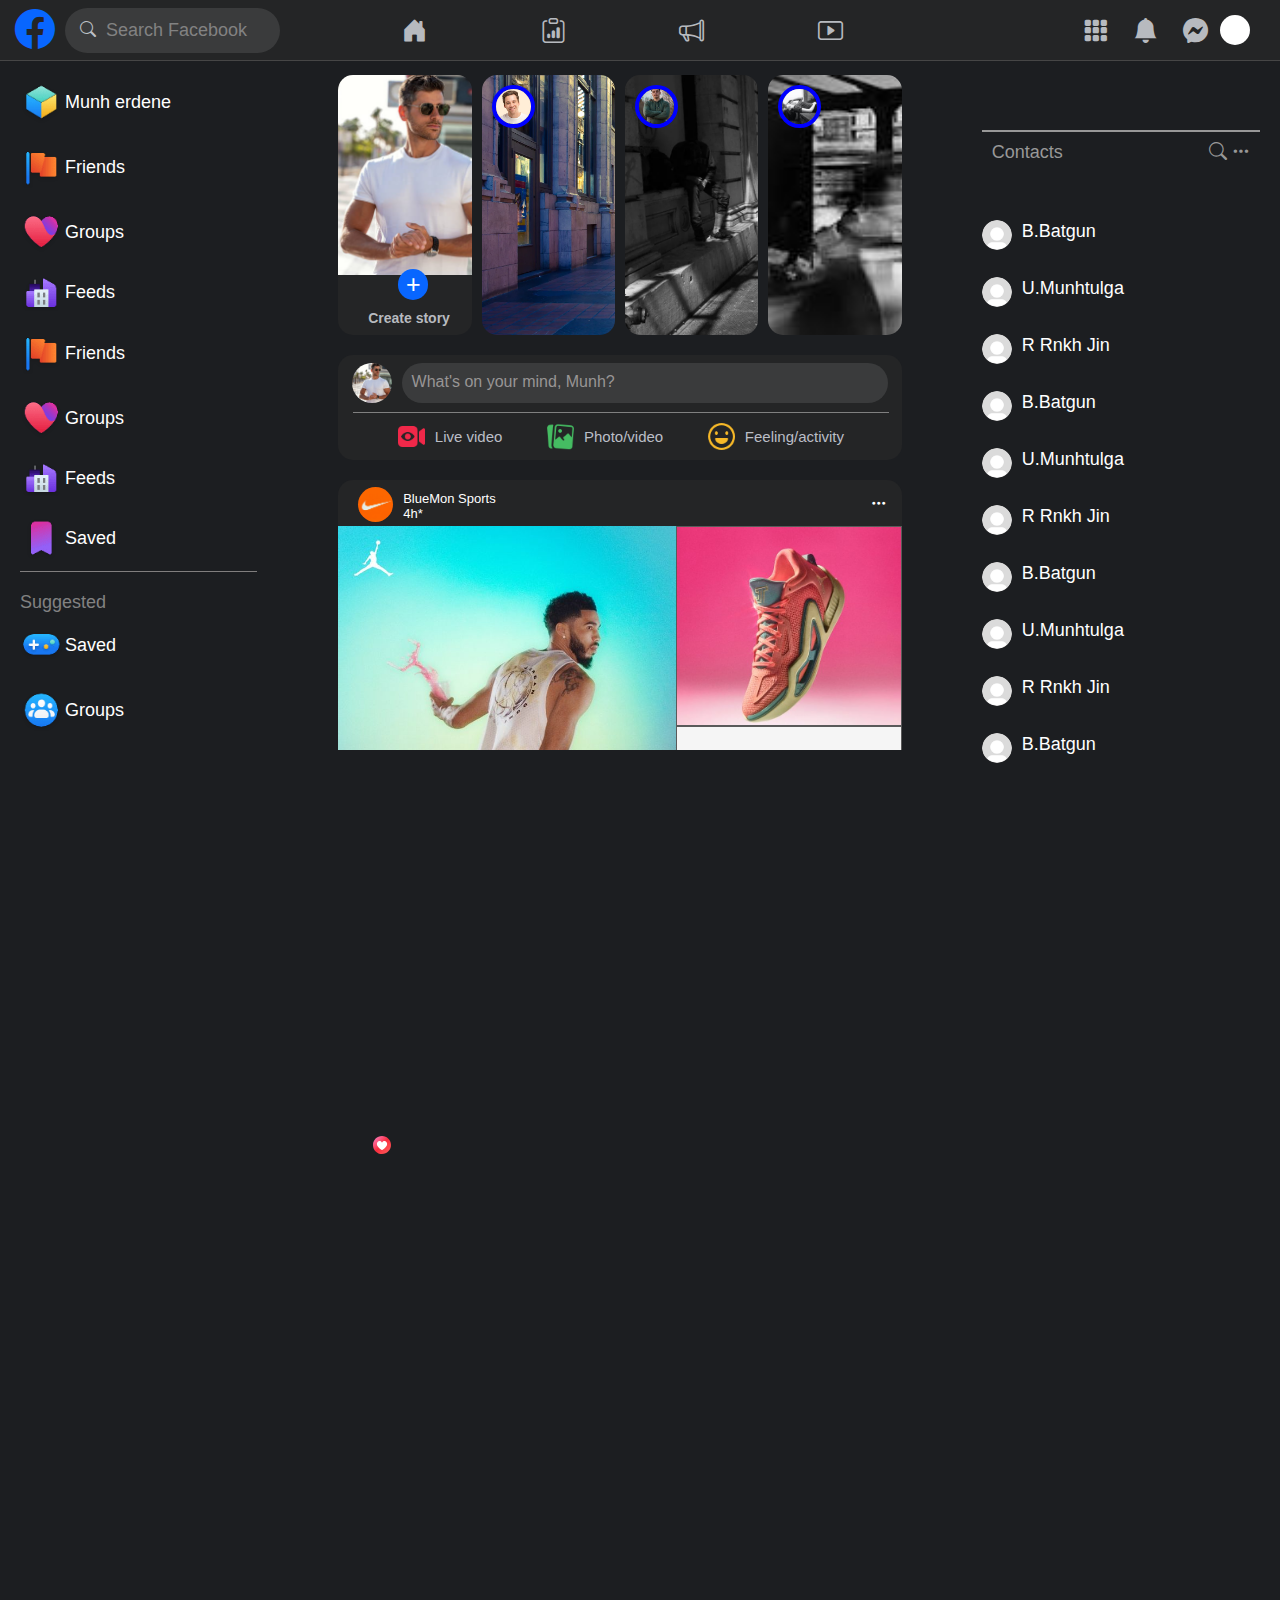
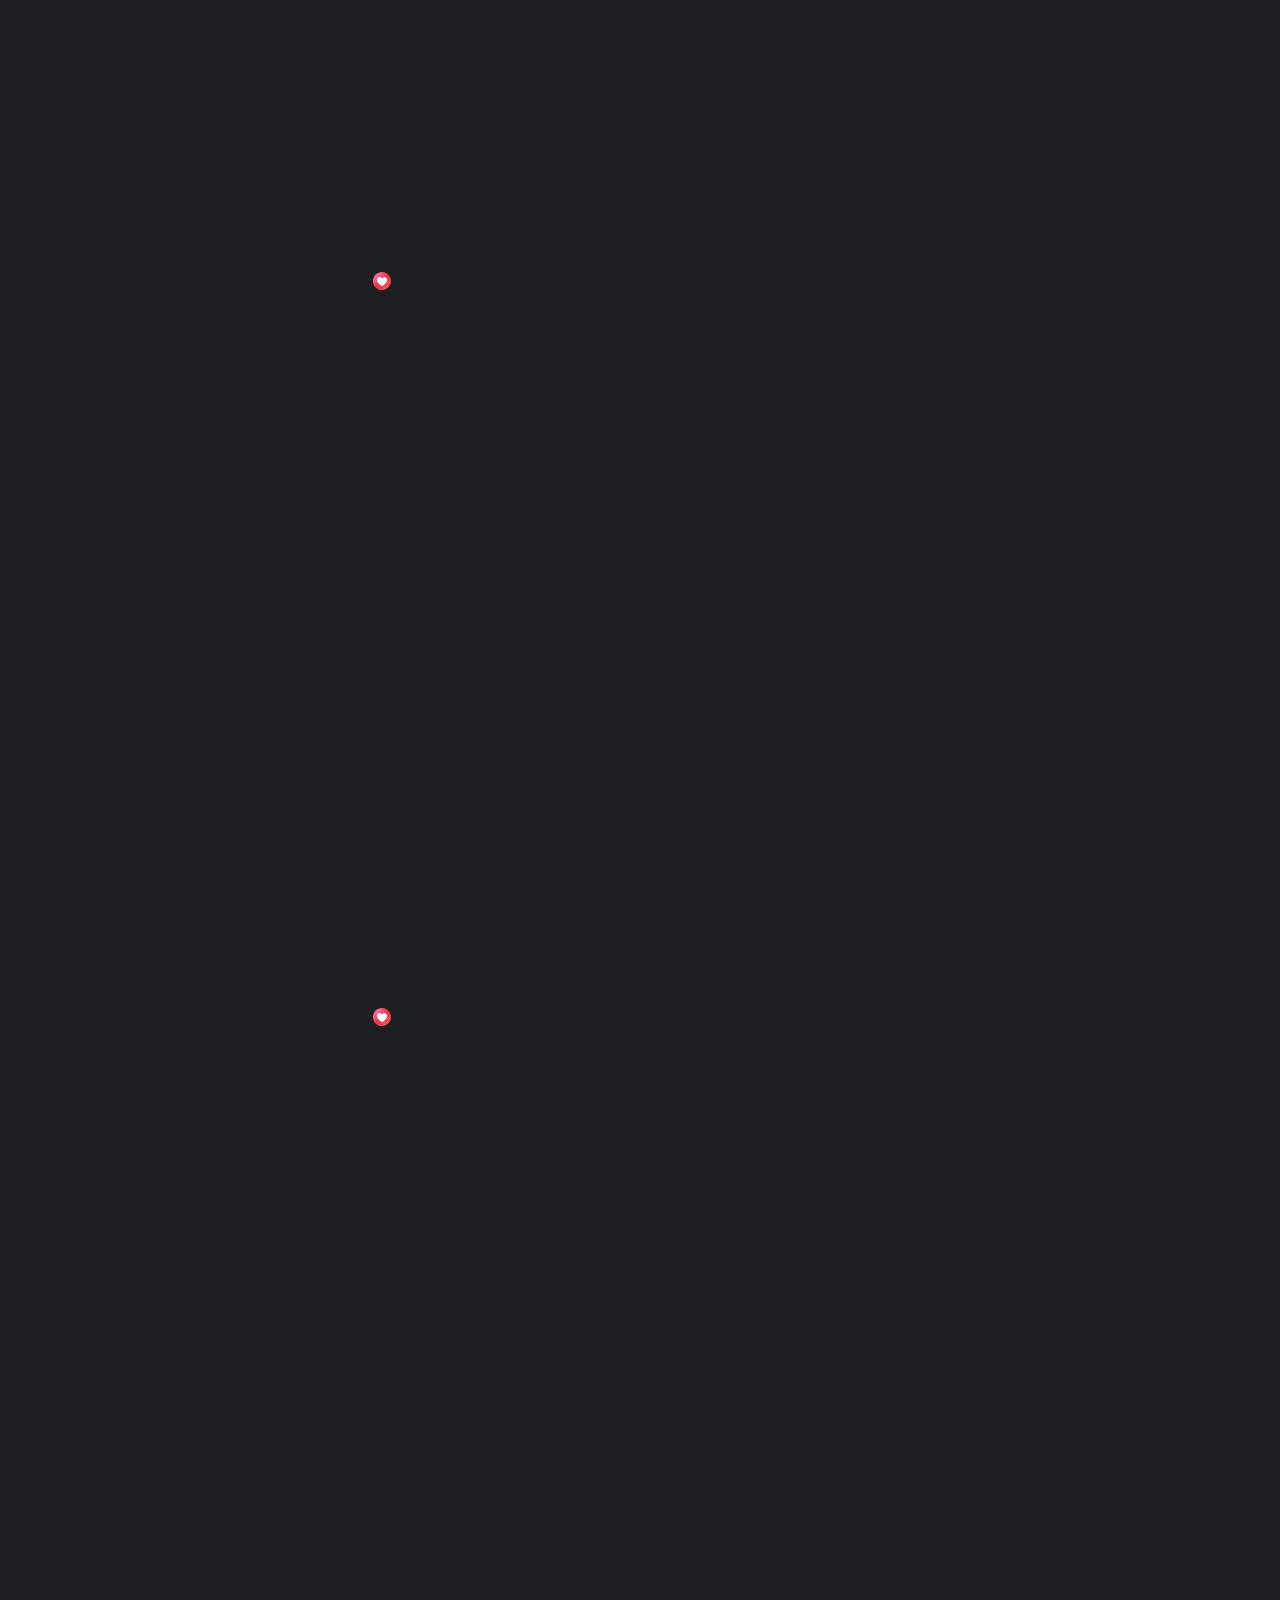
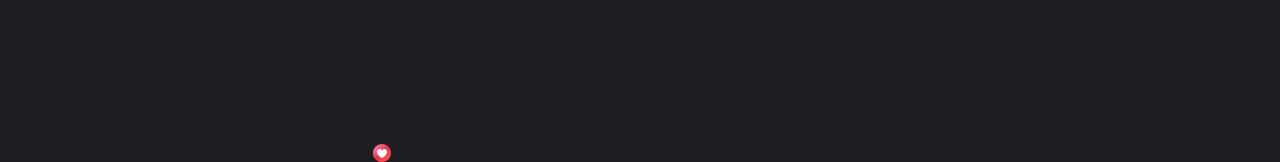
==== index.html @ ad3bd478 "first commit" ====
<!DOCTYPE html>
<html lang="en">

<head>
    <meta charset="UTF-8">
    <meta name="viewport" content="width=device-width, initial-scale=1.0">
    <title>Document</title>
    <link rel="stylesheet" href="style.css">
    <link rel="stylesheet" href="https://cdn.jsdelivr.net/npm/bootstrap-icons@1.11.1/font/bootstrap-icons.css">
    <link rel="preconnect" href="https://fonts.googleapis.com">
    <link rel="preconnect" href="https://fonts.gstatic.com" crossorigin>
    <link href="https://fonts.googleapis.com/css2?family=PT+Sans+Narrow:wght@700&display=swap" rel="stylesheet">
</head>

<body>
    <div class="header">
        <div class="header-item1">
            <div class="child1">
                <i class="bi bi-facebook"></i>
            </div>
            <div class="child2">
                <div class="nohoi">
                    <i class="bi bi-search"></i>
                    <p>Search Facebook</p>
                </div>
            </div>
        </div>
        <div class="header-item2">
            <div class="header-icon">
                <i class="bi bi-house-door-fill"></i>
                <i class="bi bi-clipboard-data"></i>
                <i class="bi bi-megaphone"></i>
                <i class="bi bi-play-btn"></i>
            </div>
        </div>
        <div class="header-item3">
            <div class="header-icon2">
                <i class="bi bi-grid-3x3-gap-fill"></i>
                <i class="bi bi-bell-fill"></i>
                <i class="bi bi-messenger"></i>
                <div class="profile">
                    <a href="https://www.facebook.com/profile.php?id=100067999803137"></a>
                </div>
            </div>
        </div>
    </div>
    <div class="main">
        <div class="main-left">
            <div class="main-left1">
                <div class="left-child">
                    <img src="/logo/MXx87JcFaaaKzH.png" alt="">
                    <a href="">Munh erdene</a>
                </div>
                <div class="left-child">
                    <img src="/logo/MXx87JcFKdzH.png" alt="">
                    <a href="">Friends</a>
                </div>
                <div class="left-child">
                    <img src="/logo/MXx87JcFKzg.png" alt="">
                    <a href="">Groups</a>
                </div>
                <div class="left-child">
                    <img src="/logo/MXx87JcFKzH.png" alt="">
                    <a href="">Feeds</a>
                </div>
                <div class="left-child">
                    <img src="/logo/MXx87JcFKdzH.png" alt="">
                    <a href="">Friends</a>
                </div>
                <div class="left-child">
                    <img src="/logo/MXx87JcFKzg.png" alt="">
                    <a href="">Groups</a>
                </div>
                <div class="left-child">
                    <img src="/logo/MXx87JcFKzH.png" alt="">
                    <a href="">Feeds</a>
                </div>
                <div class="left-child1">
                    <img src="/logo/MXx87JcFsKzH.png" alt="">
                    <a href="">Saved</a>
                </div>

            </div>
            <div class="main-left1">
                <p>Suggested</p>
                <div class="left-child">
                    <img src="/logo/MXx87JcFssKzH.png" alt="">
                    <a href="">Saved</a>
                </div>
                <div class="left-child">
                    <img src="/logo/MXx87JcsFKzH.png" alt="">
                    <a href="">Groups</a>
                </div>
                <div class="left-child">
                    <img src="/logo/MXx87JcFssKzH.png" alt="">
                    <a href="">Saved</a>
                </div>
                <div class="left-child">
                    <img src="/logo/MXx87JcFKdzH.png" alt="">
                    <a href="">Friends</a>
                </div>
                <div class="left-child">
                    <img src="/logo/MXx87JcFKzg.png" alt="">
                    <a href="">Groups</a>
                </div>
                <div class="left-child">
                    <img src="/logo/MXx87JcFKzH.png" alt="">
                    <a href="">Feeds</a>
                </div>
            </div>

        </div>
        <div class="main-mid">
            <div class="main-child">
                <div class="item12">
                    <div class="cc">
                        <div class="sd">
                            <img src="photo/profileistockphoto-1311078906-612x612.jpg" alt="">
                        </div>
                        <button class="button1">+</button>
                        <h6>Create story</h6>

                    </div>
                    <div class="ac">
                        <div class="sda">
                            <img src="/photo/rm328-366-tong-08_1.jpg" alt="">
                        </div>
                    </div>
                    <div class="bc">
                        <div class="sda">
                            <img src="photo/manphoto-1610088441520-4352457e7095.jpg" alt="">
                        </div>
                    </div>
                    <div class="gc">
                        <div class="sda">
                            <img src="/photo/pexelssssssssssssssssssss-photo-872756.jpg" alt="">
                        </div>
                    </div>

                </div>
                <div class="item23">
                    <div class="ff">
                        <div class="pt">
                            <img src="photo/profileistockphoto-1311078906-612x612.jpg" alt="">
                        </div>
                        <div class="write">
                            <span>What's on your mind, Munh?</span>
                        </div>
                    </div>
                    <div class="gg">
                        <div class="post"> <img src="logo/v1iF26vvvvvvvvvvvvvvvvvvvvvvvvvvvvvvvvvvvvvv05Cb5.png"
                                alt=""><span>Live video</span>
                        </div>
                        <div class="post"> <img src="logo/a6OjkIIE-aaaaaaaaaaaaaaaaaaaaR0.png"
                                alt=""><span>Photo/video</span></div>
                        <div class="post"> <img src="logo/yMDS19UDsqqqqqqqqqqqqqqqqqqqqqqWe.png"
                                alt=""><span>Feeling/activity</span></div>
                    </div>
                </div>
                <div class="head1">
                    <div class="head">
                        <div>
                            <div class="pro"></div>
                            <div class="name">BlueMon Sports <br>
                                4h*</div>
                        </div>
                        <div class="icon"><i class="bi bi-three-dots"></i>

                        </div>

                    </div>
                    <div class="item34">
                        <div class="sport1"></div>
                        <div class="sport2">
                            <div class="sport2-1"></div>
                            <div class="sport2-2"></div>
                            <div class="sport2-3"></div>
                        </div>
                    </div>
                    <div class="foter">
                        <div> <img class="react" src="/react/download (1).svg" alt="">
                            <img class="react1" src="/react/download.svg" alt="">
                        </div>
                        <div class="reaction">
                            <div class="vvv"><i class="bi bi-hand-thumbs-up"></i>Like</div>
                            <div class="vvv"><i class="bi bi-chat"></i>Comment</div>
                            <div class="vvv"><i class="bi bi-share"></i>Share</div>
                        </div>
                    </div>

                </div>
                <div class="head1">
                    <div class="head">
                        <div>
                            <div class="pro"></div>
                            <div class="name">BlueMon Sports <br>
                                4h*</div>
                        </div>
                        <div class="icon"><i class="bi bi-three-dots"></i>

                        </div>

                    </div>
                    <div class="item34">
                        <div class="sporta"></div>
                        <div class="sportb">
                            <div class="sportb-1"></div>
                            <div class="sportb-2"></div>
                            <div class="sportb-3"></div>
                        </div>
                    </div>

                    <div class="foter">
                        <div> <img class="react" src="/react/download (1).svg" alt="">
                            <img class="react1" src="/react/download.svg" alt="">
                        </div>
                        <div class="reaction">
                            <div class="vvv"><i class="bi bi-hand-thumbs-up"></i>Like</div>
                            <div class="vvv"><i class="bi bi-chat"></i>Comment</div>
                            <div class="vvv"><i class="bi bi-share"></i>Share</div>
                        </div>
                    </div>

                </div>
                <div class="head1">
                    <div class="head">
                        <div>
                            <div class="pro"></div>
                            <div class="name">BlueMon Sports <br>
                                4h*</div>
                        </div>
                        <div class="icon"><i class="bi bi-three-dots"></i>

                        </div>

                    </div>
                    <div class="item34">
                        <div class="sport1"></div>
                        <div class="sport2">
                            <div class="sport2-1"></div>
                            <div class="sport2-2"></div>
                            <div class="sport2-3"></div>
                        </div>
                    </div>
                    <div class="foter">
                        <div> <img class="react" src="/react/download (1).svg" alt="">
                            <img class="react1" src="/react/download.svg" alt="">
                        </div>
                        <div class="reaction">
                            <div class="vvv"><i class="bi bi-hand-thumbs-up"></i>Like</div>
                            <div class="vvv"><i class="bi bi-chat"></i>Comment</div>
                            <div class="vvv"><i class="bi bi-share"></i>Share</div>
                        </div>
                    </div>

                </div>
                <div class="head1">
                    <div class="head">
                        <div>
                            <div class="pro"></div>
                            <div class="name">BlueMon Sports <br>
                                4h*</div>
                        </div>
                        <div class="icon"><i class="bi bi-three-dots"></i>

                        </div>

                    </div>
                    <div class="item34">
                        <div class="sporta"></div>
                        <div class="sportb">
                            <div class="sportb-1"></div>
                            <div class="sportb-2"></div>
                            <div class="sportb-3"></div>
                        </div>
                    </div>

                    <div class="foter">
                        <div> <img class="react" src="/react/download (1).svg" alt="">
                            <img class="react1" src="/react/download.svg" alt="">
                        </div>
                        <div class="reaction">
                            <div class="vvv"><i class="bi bi-hand-thumbs-up"></i>Like</div>
                            <div class="vvv"><i class="bi bi-chat"></i>Comment</div>
                            <div class="vvv"><i class="bi bi-share"></i>Share</div>
                        </div>
                    </div>

                </div>


            </div>

        </div>

        <div class="main-right">

            <div class="cont">
                <span>Contacts</span>
                <div><i class="bi bi-search"></i>
                    <i class="bi bi-three-dots"></i>
                </div>

            </div>
            <div class="main-right1">
                <div class="right-child">
                    <div class="pro1"></div>
                    <a href="">B.Batgun</a>
                </div>
                <div class="right-child">
                    <div class="pro1"></div>
                    <a href="">U.Munhtulga</a>
                </div>
                <div class="right-child">
                    <div class="pro1"></div>
                    <a href="">R Rnkh Jin</a>
                </div>
                <div class="right-child">
                    <div class="pro1"></div>
                    <a href="">B.Batgun</a>
                </div>
                <div class="right-child">
                    <div class="pro1"></div>
                    <a href="">U.Munhtulga</a>
                </div>
                <div class="right-child">
                    <div class="pro1"></div>
                    <a href="">R Rnkh Jin</a>
                </div>
                <div class="right-child">
                    <div class="pro1"></div>
                    <a href="">B.Batgun</a>
                </div>
                <div class="right-child">
                    <div class="pro1"></div>
                    <a href="">U.Munhtulga</a>
                </div>
                <div class="right-child">
                    <div class="pro1"></div>
                    <a href="">R Rnkh Jin</a>
                </div>
                <div class="right-child">
                    <div class="pro1"></div>
                    <a href="">B.Batgun</a>
                </div>
                <div class="right-child">
                    <div class="pro1"></div>
                    <a href="">U.Munhtulga</a>
                </div>
                <div class="right-child">
                    <div class="pro1"></div>
                    <a href="">R Rnkh Jin</a>
                </div>
                <div class="right-child">
                    <div class="pro1"></div>
                    <a href="">B.Batgun</a>
                </div>
                <div class="right-child">
                    <div class="pro1"></div>
                    <a href="">U.Munhtulga</a>
                </div>
                <div class="right-child">
                    <div class="pro1"></div>
                    <a href="">B.Batgun</a>
                </div>

            </div>
        </div>
    </div>

</body>

</html>
---- style.css ----
* {
    font-family: Arial, Helvetica, sans-serif;
}
body{
    overflow: hidden;
}

::-webkit-scrollbar {
    width: 15px;
}
::-webkit-scrollbar-track{
    background-color: #d1faff;
}
::-webkit-scrollbar-thumb{
    background: linear-gradient(#642bff ,#ff22e6 )
}





body {
    background-color: #1c1e21;
    margin: 0;
    padding: 0;
}

.header {
    display: flex;
    cursor: pointer;
    background-color: #242526;
    border-bottom: 1px solid rgb(70, 70, 70);
    width: 100%;
    position: fixed;
}


.header-item1 {

    flex: 3;
    display: flex;
    align-items: center;
    gap: 10px;
    height: 60px;
}

.header-item2 {

    height: 60px;
    flex: 6;
}

.header-item3 {

    height: 60px;
    flex: 3;
}




.child2 {
    flex: 2;
    background-color: #3a3b3c;
    border-radius: 30px;
    width: 100%;
    margin-right: 40px;
    height: 45px;
    color: #bdc0c6;
    display: flex;
}

.child1 {
    margin-left: 15px;
    display: flex;
    font-size: 40px;
    color: #0866ff;

}

.nohoi {
    display: flex;
    align-items: center;
    gap: 10px;
    margin: 10px 0px 0px 15px;
    font-family: Arial, Helvetica, sans-serif;


}

.nohoi i {
    margin-top: -10px;
}

.header-icon {
    display: flex;
    align-items: center;
    justify-content: space-around;
    font-size: 25px;
    padding: 5px 60px 15px 60px;
    color: #b7babf;
    margin-left: -35px;



}

.header-icon2 {
    display: flex;
    align-items: center;
    font-size: 25px;
    padding: 5px 30px 15px 50px;
    justify-content: flex-end;
    color: #b7babf;


}

.header-icon2 i {
    width: 50px;
    height: 50px;
    align-items: center;
    display: flex;
    justify-content: center;
    border-radius: 30px;

}

.header-icon i {
    width: 100px;
    display: flex;
    justify-content: center;
    height: 50px;
    align-items: center;
    border-radius: 10px;

}

.profile {
    height: 30px;
    width: 30px;
    border-radius: 25px;
    background-color: white;
}


.main {
    display: flex;

}


/* main-left */




.main-left {
    flex: 3;
    margin-top: 60px;
    max-height: 700px;
    overflow: auto;
    overflow: hidden;
    
}

.main-left1 {
    display: flex;
    flex-direction: column;
    font-size: 18px;
    gap: 20px;
    padding: 20px;
    font-family: Arial, Helvetica, sans-serif;
    width: 70%;
}

p {
    color: rgb(130, 130, 130);
    font-size: 18px;
    font-family: Arial, Helvetica, sans-serif;
    margin: -20px 0px -10px 0px;

}

.left-child {
    display: flex;
    align-items: center;
}

.left-child a {
    text-decoration: none;
    color: white;

}

.left-child img {
    width: 45px;
}

.left-child1 img {
    width: 45px;
}

.left-child1 a {
    text-decoration: none;
    color: white;

}

.left-child1 {
    display: flex;
    align-items: center;
    border-bottom: 1px solid rgb(128, 126, 126);
    padding: 0px 0px 10px 0px;

}



/* main-mid */

.main-mid {
    flex: 5;
    max-height: 690px;
    margin-top: 60px;
    overflow: auto;
}
.main-mid::-webkit-scrollbar{
    display:none;
}

.item12 {
    display: flex;
    gap: 10px;
    margin-top: 15px;
    margin-bottom: 20px;

}

.cc {
    flex: 1;
    height: 260px;
    border-radius: 15px;
    background-color: #242526;
}

.ac {
    flex: 1;
    height: 260px;
    border-radius: 15px;
    background-image: url(photo/street-photography-exercises-16.jpg);
    background-size: cover !important;

}

.bc {
    flex: 1;
    height: 260px;
    border-radius: 15px;
    background-image: url(photo/street-photography-new-york-city-6.jpg);
    background-size: cover !important;
}

.gc {
    flex: 1;
    height: 260px;
    border-radius: 15px;
    background-image: url(photo/images.jpg);
    background-size: cover !important;
}

.sda {
    height: 35px;
    width: 35px;
    border-radius: 30px;
    margin: 10px;
    border: 4px solid blue;
}

.ac img {
    width: 100%;
    height: 100%;
    object-fit: cover;
    border-radius: 20px;
}

.bc img {
    width: 100%;
    height: 100%;
    object-fit: cover;
    border-radius: 20px;
}

.gc img {
    width: 100%;
    height: 100%;
    object-fit: cover;
    border-radius: 20px;
}

.cc img {
    width: 100%;
    height: 200px;
    object-fit: cover;
    border-radius: 15px 15px 0 0;
}

.cc h6 {
    color: #b7babf;
    font-family: Arial, Helvetica, sans-serif;
    font-size: 14px;
    margin-left: 30px;
    margin-top: 10px;
}

.button1 {
    color: white;
    background-color: #0866ff;
    border: none;
    font-size: 25px;
    border-radius: 20px;
    width: 30px;
    margin-left: 60px;
    margin-top: -10px;
}




.item23 {
    height: 100%;
    background-color: #242526;
    border-radius: 15px;
}

.ff {
    display: flex;
    justify-content: center;
    gap: 10px;
    padding-top: 8px;
    margin: 0px -10px;
    padding-bottom: 5px;


}


.pt img {
    width: 40px;
    height: 40px;
    object-fit: cover;
    border-radius: 50px;
}

.write {
    width: 80%;
    background-color: #3a3b3c;
    border-radius: 20px;
    padding: 10px;
    height: 20px;
}

.write span {
    align-items: center;
    font-family: Arial, Helvetica, sans-serif;
    color: #989595;

}

.gg {
    display: flex;
    justify-content: space-evenly;
    border-top: 1px solid gray;
    width: 95%;
    padding-top: 10px;
    color: #bbbec6;
    margin-left: 15px;
}

.gg img {
    width: 27px;
}

.gg .post {
    display: flex;
    align-items: center !important;
    font-size: 15px;
    gap: 10px;
    padding-bottom: 10px;
}



.head {
    background-color: #242526;
    height: 100%;
    width: 100%;
    margin-top: 20px;
    display: flex;
    justify-content: space-between;
    border-radius: 15px 15px 0 0;
}

.head1 {
    border-radius: 15px;
}

.item34 {
    display: flex;
}

.pro {
    width: 35px;
    height: 35px;
    background-color: #0866ff;
    border-radius: 20px;
    margin-top: 7px;
    background-image: url(logo/341012347_543626381224501_4270910067507456074_n.jpg);
    background-size: cover;
}

.name {
    color: white;
    font-size: 13px;
    margin-top: 11px;
}

.icon i {
    color: white;
    padding: 15px;
}

.head :nth-child(1) {
    display: flex;
    margin-left: 10px;
    gap: 10px;
}


.foter {
    height: 70px;
    background-color: #242526;
    border-radius: 0 0 10px 10px;
}

.foter .react1 {
    width: 18px;
    position: absolute;
    margin-left: -3px;
    margin-top: 10px;

}

.foter .react {
    width: 18px;
    margin-left: 20px;
    margin-top: 10px;
}

.reaction {
    display: flex;
    color: #989595;
    margin-top: 5px;
}

.reaction .vvv {
    align-items: center;
    display: flex;
    height: 100%;
    flex: 1;
    gap: 5px;
    justify-content: center;
    height: 30px;
}

.sport1 {
    flex: 3;
    background-color: #0866ff;
    height: 600px;
    background-image: url(photo/386356776_717872460382571_352411873244141687_n.jpg);
    background-size: cover;

}

.sport2 {
    flex: 2;
    background-color: #a8a8a8;
    height: 600px;
}


.sport2 {
    display: flex;
    flex-direction: column;

}

.sport2-1 {
    flex: 1;
    background-color: aqua;
    height: 100%;
    background-image: url(photo/386425419_717872437049240_7913537038854372418_n.jpg);
    background-size: cover;
    border: 1px solid rgb(90 90 90);
}

.sport2-2 {
    flex: 1;
    background-color: rgb(5, 11, 11);
    height: 100%;
    background-image: url(photo/387135450_717872523715898_7776025754086499048_n.jpg);
    background-size: cover;
    border: 1px solid rgb(90, 90, 90);
}

.sport2-3 {
    flex: 1;
    background-color: rgb(82, 85, 85);
    height: 100%;
    background-image: url(photo/386360731_717872490382568_8636001719762480465_n.jpg);
    background-size: cover;
    border: 1px solid rgb(90 90 90);
}

/* ************************************* */



.sporta {
    flex: 3;
    background-color: #0866ff;
    height: 600px;
    background-image: url(385808268_717760060393811_1845516570750498262_n.jpg);
    background-size: cover;

}

.sportb {
    flex: 2;
    background-color: #a8a8a8;
    height: 600px;
}


.sportb {
    display: flex;
    flex-direction: column;

}

.sportb-1 {
    flex: 1;
    background-color: aqua;
    height: 100%;
    background-image: url(387042564_719667470203070_8882991709852262985_n.jpg);
    background-size: cover;
    border: 1px solid rgb(90 90 90);
}

.sportb-2 {
    flex: 1;
    background-color: rgb(5, 11, 11);
    height: 100%;
    background-image: url(370172611_717761830393634_2809102150336380071_n.jpg);
    background-size: cover;
    border: 1px solid rgb(90, 90, 90);
}

.sportb-3 {
    flex: 1;
    background-color: rgb(82, 85, 85);
    height: 100%;
    background-image: url(386708306_717842420385575_1330714705185877147_n.jpg);
    background-size: cover;
    border: 1px solid rgb(90 90 90);
}

/* main right */
.main-right {
    flex: 3;
    margin-top: 60px;
    max-height: 690px;
    overflow: auto;
    overflow: hidden;
}


.main-right {
    display: flex;
    flex-direction: column;
    font-size: 18px;
    gap: 20px;
    padding: 20px;
    font-family: Arial, Helvetica, sans-serif;

}

.right-child {
    display: flex;
    align-items: center;
    gap: 10px;
}

.right-child a {
    text-decoration: none;
    color: white;

}

.right-child1 a {
    text-decoration: none;
    color: white;

}

.right-child1 {

    border-bottom: 1px solid rgb(128, 126, 126);
    padding: 0px 0px 10px 0px;

}

.cont {
    color: rgb(152, 152, 152);
    justify-content: space-between;
    display: flex;
    margin-left: 60px;
    margin-top: 50px;
    border-top: 2px solid;
    padding: 10px;

}

.main-right1 {
    display: flex;
    flex-direction: column;
    gap: 20px;
    padding: 20px;
    font-family: Arial, Helvetica, sans-serif;
    width: 70%;
    margin-left: 40px;

}

.pro1 {
    width: 30px;
    height: 30px;
    background-color: #0866ff;
    border-radius: 20px;
    margin-top: 7px;
    background-image: url(logo/Screenshot\ 2023-10-11\ 161216.png);
    background-size: cover;
}


/* hover */

.child2:hover {
    cursor: pointer;
    background-color: #4e4e4f;
}

.header-icon i:hover {
    background-color: #8c8c8c1a;
    transition: 0.2s;
}

.header-icon2 i:hover {
    background-color: #8c8c8c1a;
    transition: 0.2s;
}

.main-left:hover{
    overflow: scroll;
}
.main-right:hover{
    overflow: scroll;
}
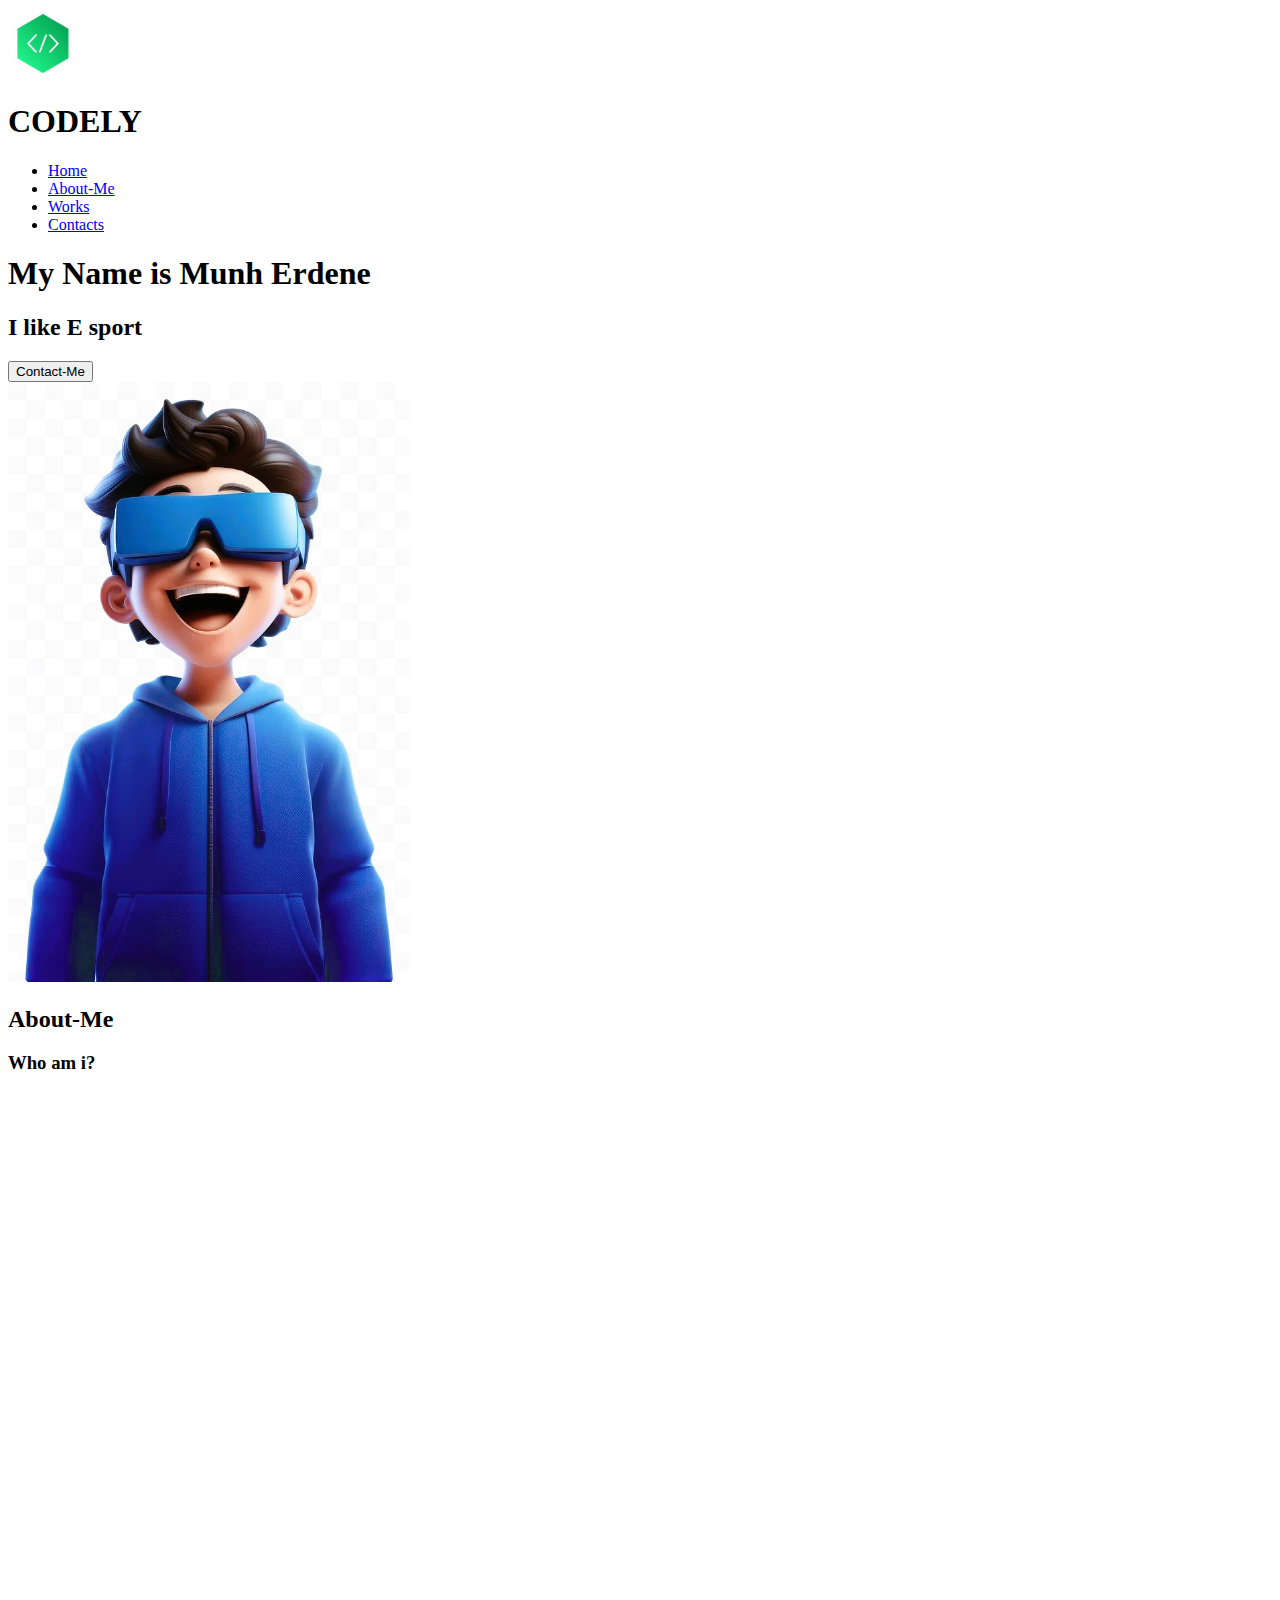
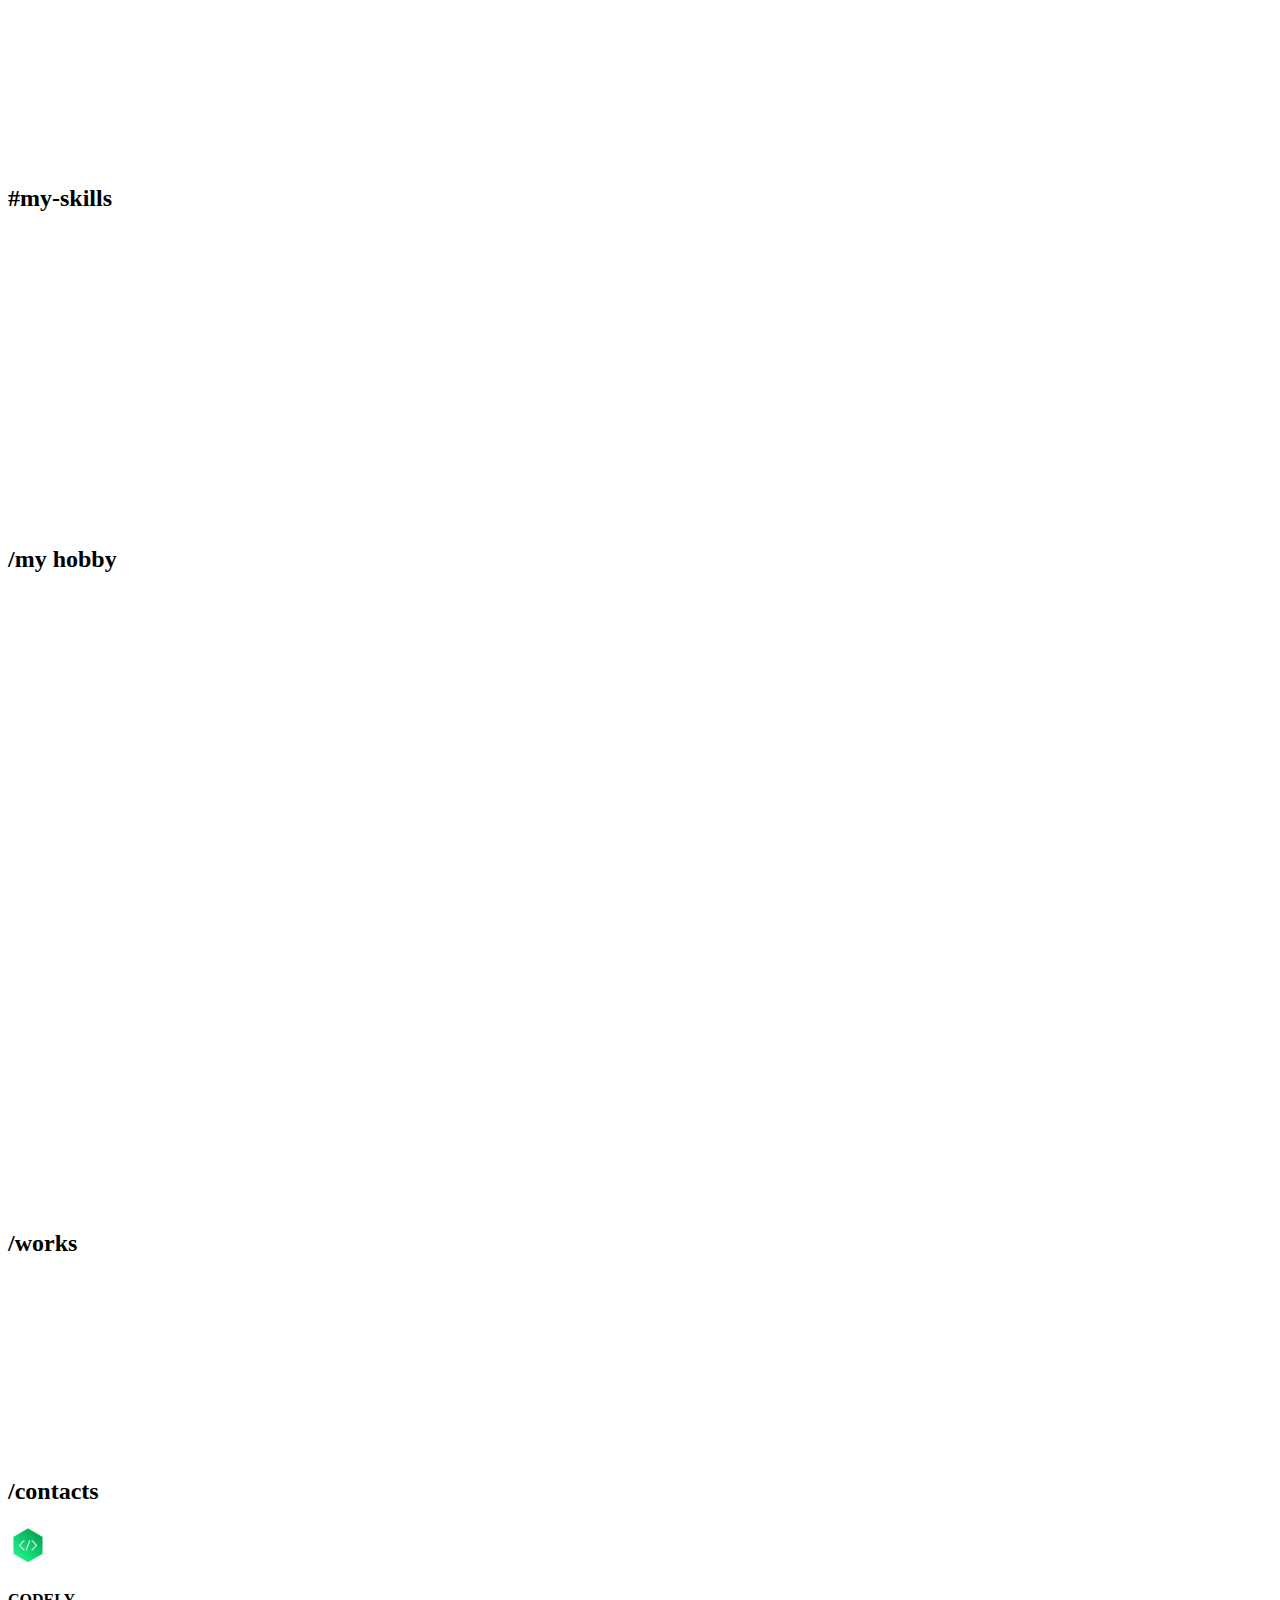
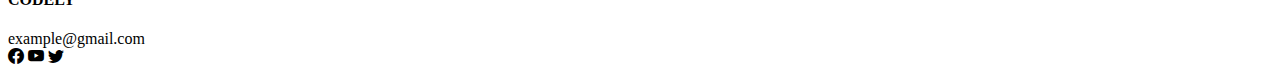
==== commit 4e9d9228: "first commit" ====
--- a/index.html
+++ b/index.html
@@ -3,371 +3,237 @@
 
 <head>
     <meta charset="UTF-8">
+    <meta http-equiv="X-UA-Compatible" content="IE=edge">
     <meta name="viewport" content="width=device-width, initial-scale=1.0">
-    <title>Document</title>
-    <link rel="stylesheet" href="style.css">
+    <title>Landing page</title>
+    <link rel="stylesheet" href="profile.css">
+    <link href="https://cdn.jsdelivr.net/npm/bootstrap@5.3.0-alpha1/dist/css/bootstrap.min.css" rel="stylesheet"
+        integrity="sha384-GLhlTQ8iRABdZLl6O3oVMWSktQOp6b7In1Zl3/Jr59b6EGGoI1aFkw7cmDA6j6gD" crossorigin="anonymous">
+    <link rel="stylesheet" href="https://cdnjs.cloudflare.com/ajax/libs/font-awesome/6.2.1/css/all.min.css"
+        integrity="sha512-MV7K8+y+gLIBoVD59lQIYicR65iaqukzvf/nwasF0nqhPay5w/9lJmVM2hMDcnK1OnMGCdVK+iQrJ7lzPJQd1w=="
+        crossorigin="anonymous" referrerpolicy="no-referrer" />
     <link rel="stylesheet" href="https://cdn.jsdelivr.net/npm/bootstrap-icons@1.11.1/font/bootstrap-icons.css">
-    <link rel="preconnect" href="https://fonts.googleapis.com">
-    <link rel="preconnect" href="https://fonts.gstatic.com" crossorigin>
-    <link href="https://fonts.googleapis.com/css2?family=PT+Sans+Narrow:wght@700&display=swap" rel="stylesheet">
+    <link href="https://unpkg.com/aos@2.3.1/dist/aos.css" rel="stylesheet" />
 </head>
 
 <body>
-    <div class="header">
-        <div class="header-item1">
-            <div class="child1">
-                <i class="bi bi-facebook"></i>
-            </div>
-            <div class="child2">
-                <div class="nohoi">
-                    <i class="bi bi-search"></i>
-                    <p>Search Facebook</p>
+    <se ction class="header">
+        <div class="container">
+            <div class="container-child">
+                <div class="col">
+                    <div class="logo">
+                        <img src="349151165_1401401393977089_5096860635687781565_n.jpg" height="70px" alt="">
+                        <h1>CODELY</h1>
+                    </div>
+                </div>
+                <div class="col1">
+                    <div class="menu">
+                        <ul>
+                            <li><a href="#home">Home</a></li>
+                            <li><a href="#about ">About-Me</a></li>
+                            <li><a href="#works">Works</a></li>
+                            <li><a href="#contact">Contacts</a></li>
+                        </ul>
+                    </div>
                 </div>
             </div>
         </div>
-        <div class="header-item2">
-            <div class="header-icon">
-                <i class="bi bi-house-door-fill"></i>
-                <i class="bi bi-clipboard-data"></i>
-                <i class="bi bi-megaphone"></i>
-                <i class="bi bi-play-btn"></i>
-            </div>
+    </se>
+    <section class="home" id="home">
+        <div class="home-child">
+            <h1>My Name is <span>Munh Erdene</span></h1>
+            <h2>I like <span> E sport</span></h2>
+            <button>Contact-Me</button>
         </div>
-        <div class="header-item3">
-            <div class="header-icon2">
-                <i class="bi bi-grid-3x3-gap-fill"></i>
-                <i class="bi bi-bell-fill"></i>
-                <i class="bi bi-messenger"></i>
-                <div class="profile">
-                    <a href="https://www.facebook.com/profile.php?id=100067999803137"></a>
-                </div>
-            </div>
+        <div class="home-child2">
+            <img src="zurag2.jpg" height="600vh" alt="">
+
         </div>
-    </div>
-    <div class="main">
-        <div class="main-left">
-            <div class="main-left1">
-                <div class="left-child">
-                    <img src="/logo/MXx87JcFaaaKzH.png" alt="">
-                    <a href="">Munh erdene</a>
-                </div>
-                <div class="left-child">
-                    <img src="/logo/MXx87JcFKdzH.png" alt="">
-                    <a href="">Friends</a>
-                </div>
-                <div class="left-child">
-                    <img src="/logo/MXx87JcFKzg.png" alt="">
-                    <a href="">Groups</a>
-                </div>
-                <div class="left-child">
-                    <img src="/logo/MXx87JcFKzH.png" alt="">
-                    <a href="">Feeds</a>
-                </div>
-                <div class="left-child">
-                    <img src="/logo/MXx87JcFKdzH.png" alt="">
-                    <a href="">Friends</a>
-                </div>
-                <div class="left-child">
-                    <img src="/logo/MXx87JcFKzg.png" alt="">
-                    <a href="">Groups</a>
-                </div>
-                <div class="left-child">
-                    <img src="/logo/MXx87JcFKzH.png" alt="">
-                    <a href="">Feeds</a>
-                </div>
-                <div class="left-child1">
-                    <img src="/logo/MXx87JcFsKzH.png" alt="">
-                    <a href="">Saved</a>
-                </div>
-
-            </div>
-            <div class="main-left1">
-                <p>Suggested</p>
-                <div class="left-child">
-                    <img src="/logo/MXx87JcFssKzH.png" alt="">
-                    <a href="">Saved</a>
-                </div>
-                <div class="left-child">
-                    <img src="/logo/MXx87JcsFKzH.png" alt="">
-                    <a href="">Groups</a>
-                </div>
-                <div class="left-child">
-                    <img src="/logo/MXx87JcFssKzH.png" alt="">
-                    <a href="">Saved</a>
-                </div>
-                <div class="left-child">
-                    <img src="/logo/MXx87JcFKdzH.png" alt="">
-                    <a href="">Friends</a>
-                </div>
-                <div class="left-child">
-                    <img src="/logo/MXx87JcFKzg.png" alt="">
-                    <a href="">Groups</a>
-                </div>
-                <div class="left-child">
-                    <img src="/logo/MXx87JcFKzH.png" alt="">
-                    <a href="">Feeds</a>
-                </div>
-            </div>
-
-        </div>
-        <div class="main-mid">
-            <div class="main-child">
-                <div class="item12">
-                    <div class="cc">
-                        <div class="sd">
-                            <img src="photo/profileistockphoto-1311078906-612x612.jpg" alt="">
-                        </div>
-                        <button class="button1">+</button>
-                        <h6>Create story</h6>
-
-                    </div>
-                    <div class="ac">
-                        <div class="sda">
-                            <img src="/photo/rm328-366-tong-08_1.jpg" alt="">
-                        </div>
-                    </div>
-                    <div class="bc">
-                        <div class="sda">
-                            <img src="photo/manphoto-1610088441520-4352457e7095.jpg" alt="">
-                        </div>
-                    </div>
-                    <div class="gc">
-                        <div class="sda">
-                            <img src="/photo/pexelssssssssssssssssssss-photo-872756.jpg" alt="">
-                        </div>
-                    </div>
-
-                </div>
-                <div class="item23">
-                    <div class="ff">
-                        <div class="pt">
-                            <img src="photo/profileistockphoto-1311078906-612x612.jpg" alt="">
-                        </div>
-                        <div class="write">
-                            <span>What's on your mind, Munh?</span>
-                        </div>
-                    </div>
-                    <div class="gg">
-                        <div class="post"> <img src="logo/v1iF26vvvvvvvvvvvvvvvvvvvvvvvvvvvvvvvvvvvvvv05Cb5.png"
-                                alt=""><span>Live video</span>
-                        </div>
-                        <div class="post"> <img src="logo/a6OjkIIE-aaaaaaaaaaaaaaaaaaaaR0.png"
-                                alt=""><span>Photo/video</span></div>
-                        <div class="post"> <img src="logo/yMDS19UDsqqqqqqqqqqqqqqqqqqqqqqWe.png"
-                                alt=""><span>Feeling/activity</span></div>
-                    </div>
-                </div>
-                <div class="head1">
-                    <div class="head">
+    </section>
+
+    <section class="about" id="about">
+        <section class="container">
+            <section class="about_header">
+                <section>
+                    <h2>About-Me</h2>
+                </section>
+            </section>
+
+            <section class="about1">
+                <div class="about-photo">
+                    <h3>Who am i?</h3>
+                    <img src="zurag.jpg" data-aos="fade-right" data-aos-duration="1000" height="500vh" alt="">
+                </div>
+                <div class="about-text" data-aos="fade-left" data-aos-duration="1000">
+                    <h3>Hello, i,m Name!</h3>
+                    <span>Lorem ipsum dolor sit amet consectetur adipisicing elit. Dolore dolorum minus quam quasi illum
+                        deserunt recusandae voluptatibus in nulla nesciunt officia provident animi, odit voluptas sequi
+                        totam laudantium? Unde voluptatem possimus, est ullam esse ducimus ipsam dolores tenetur soluta
+                        quaerat.
+                        Lorem ipsum dolor sit amet consectetur adipisicing elit. Nulla porro dolor molestiae ea
+                        assumenda at ipsum consequatur dolore, molestias rem impedit cum eos veritatis! Mollitia ducimus
+                        velit ratione, deserunt sapiente optio quo voluptatibus beatae quod, alias ullam voluptatum odit
+                        ex facere sint pariatur itaque reiciendis officia excepturi necessitatibus. Commodi modi
+                        repellendus harum eaque unde consectetur tenetur provident? Ea, eos dicta! Natus eum eaque animi
+                        similique dolor. Quaerat alias minus, perferendis voluptates animi maiores dolorum nostrum
+                        voluptate laborum quia a, aspernatur ipsa! Neque, ex aperiam quam magni suscipit quasi
+                        laudantium blanditiis similique amet id deserunt, labore obcaecati qui error distinctio sed!
+                    </span>
+
+                </div>
+            </section>
+
+        </section>
+        <section class="container">
+            <section class="skill-header">
+                <section>
+                    <h2>#my-skills</h2>
+                </section>
+            </section>
+
+            <section class="zda" data-aos="fade-up" data-aos-anchor-placement="bottom-bottom" data-aos-duration="1000">
+                <div class="skills">
+                    <div>
+                        <h4>Language</h4>
+                    </div>
+                    <div class="language">
+                        <span>Javascript</span>
+                        <span>C++</span>
+                        <span>Java</span>
+                    </div>
+                </div>
+                <div class="skills">
+                    <div>
+                        <h4>Tools</h4>
+                    </div>
+                    <div class="language">
+                        <span>VS code</span>
+                        <span>Github</span>
+                        <span>Bootstrap</span>
+                    </div>
+                </div>
+                <div class="skills">
+                    <div>
+                        <h4>Framework</h4>
+                    </div>
+                    <div class="language">
+                        <span>React JS</span>
+                        <span>C++</span>
+                        <span>PHP</span>
+                    </div>
+                </div>
+                <div class="skills">
+                    <div>
+                        <h4>Other</h4>
+                    </div>
+                    <div class="language">
+                        <span>HTML</span>
+                        <span>CSS</span>
+                        <span>Figma</span>
+                    </div>
+                </div>
+
+            </section>
+
+
+
+        </section>
+        <section class="container">
+            <section class="skill-header">
+                <section>
+                    <h2>/my hobby</h2>
+                </section>
+            </section>
+            <section class="hobby">
+                <div>
+                    <img src="zurag3.jpg " data-aos="fade-right" data-aos-duration="1000" height="500vh" alt="">
+                </div>
+                <div class="hobby-text" data-aos="fade-left" data-aos-duration="1000">
+                    <span>
+                        <h3>Football</h3>Lorem ipsum dolor sit amet consectetur adipisicing elit. Expedita soluta saepe
+                        consectetur.
+                        Voluptas repudiandae quisquam cumque id quasi porro vero a. Vero, dicta sapiente! Ad
+                        consequuntur voluptate, beatae, ipsa harum quasi ex, qui ut illum cum temporibus facilis aperiam
+                        possimus vel dolorem voluptatum. Libero sed consequuntur voluptatum culpa tempora soluta iste
+                        quo adipisci nostrum, cum quae deserunt inventore nisi vero laudantium eum repellendus explicabo
+                        labore odit amet. Vitae velit labore rerum nisi impedit quae mollitia delectus beatae hic
+                </div>
+
+            </section>
+        </section>
+
+
+    </section>
+    <section class="works" id="works">
+        <section class="container">
+            <section class="works-header">
+                <section>
+                    <h2>/works</h2>
+                </section>
+                <section class="zda">
+                    <div class="youtube" data-aos="fade-up" data-aos-duration="1000">
                         <div>
-                            <div class="pro"></div>
-                            <div class="name">BlueMon Sports <br>
-                                4h*</div>
-                        </div>
-                        <div class="icon"><i class="bi bi-three-dots"></i>
-
-                        </div>
-
-                    </div>
-                    <div class="item34">
-                        <div class="sport1"></div>
-                        <div class="sport2">
-                            <div class="sport2-1"></div>
-                            <div class="sport2-2"></div>
-                            <div class="sport2-3"></div>
-                        </div>
-                    </div>
-                    <div class="foter">
-                        <div> <img class="react" src="/react/download (1).svg" alt="">
-                            <img class="react1" src="/react/download.svg" alt="">
-                        </div>
-                        <div class="reaction">
-                            <div class="vvv"><i class="bi bi-hand-thumbs-up"></i>Like</div>
-                            <div class="vvv"><i class="bi bi-chat"></i>Comment</div>
-                            <div class="vvv"><i class="bi bi-share"></i>Share</div>
-                        </div>
-                    </div>
-
-                </div>
-                <div class="head1">
-                    <div class="head">
+                            <h1><i class="bi bi-youtube"></i>
+                                Youtube</h1>
+                        </div>
+                        <div class="youtube-text">
+                            <span>HTML,CSS</span>
+                            <span>Youtube copy</span>
+                            <button href="">Visit</button>
+                        </div>
+
+                    </div>
+                    <div class="facebook" data-aos="fade-up" data-aos-duration="1000">
                         <div>
-                            <div class="pro"></div>
-                            <div class="name">BlueMon Sports <br>
-                                4h*</div>
-                        </div>
-                        <div class="icon"><i class="bi bi-three-dots"></i>
-
-                        </div>
-
-                    </div>
-                    <div class="item34">
-                        <div class="sporta"></div>
-                        <div class="sportb">
-                            <div class="sportb-1"></div>
-                            <div class="sportb-2"></div>
-                            <div class="sportb-3"></div>
-                        </div>
-                    </div>
-
-                    <div class="foter">
-                        <div> <img class="react" src="/react/download (1).svg" alt="">
-                            <img class="react1" src="/react/download.svg" alt="">
-                        </div>
-                        <div class="reaction">
-                            <div class="vvv"><i class="bi bi-hand-thumbs-up"></i>Like</div>
-                            <div class="vvv"><i class="bi bi-chat"></i>Comment</div>
-                            <div class="vvv"><i class="bi bi-share"></i>Share</div>
-                        </div>
-                    </div>
-
-                </div>
-                <div class="head1">
-                    <div class="head">
-                        <div>
-                            <div class="pro"></div>
-                            <div class="name">BlueMon Sports <br>
-                                4h*</div>
-                        </div>
-                        <div class="icon"><i class="bi bi-three-dots"></i>
-
-                        </div>
-
-                    </div>
-                    <div class="item34">
-                        <div class="sport1"></div>
-                        <div class="sport2">
-                            <div class="sport2-1"></div>
-                            <div class="sport2-2"></div>
-                            <div class="sport2-3"></div>
-                        </div>
-                    </div>
-                    <div class="foter">
-                        <div> <img class="react" src="/react/download (1).svg" alt="">
-                            <img class="react1" src="/react/download.svg" alt="">
-                        </div>
-                        <div class="reaction">
-                            <div class="vvv"><i class="bi bi-hand-thumbs-up"></i>Like</div>
-                            <div class="vvv"><i class="bi bi-chat"></i>Comment</div>
-                            <div class="vvv"><i class="bi bi-share"></i>Share</div>
-                        </div>
-                    </div>
-
-                </div>
-                <div class="head1">
-                    <div class="head">
-                        <div>
-                            <div class="pro"></div>
-                            <div class="name">BlueMon Sports <br>
-                                4h*</div>
-                        </div>
-                        <div class="icon"><i class="bi bi-three-dots"></i>
-
-                        </div>
-
-                    </div>
-                    <div class="item34">
-                        <div class="sporta"></div>
-                        <div class="sportb">
-                            <div class="sportb-1"></div>
-                            <div class="sportb-2"></div>
-                            <div class="sportb-3"></div>
-                        </div>
-                    </div>
-
-                    <div class="foter">
-                        <div> <img class="react" src="/react/download (1).svg" alt="">
-                            <img class="react1" src="/react/download.svg" alt="">
-                        </div>
-                        <div class="reaction">
-                            <div class="vvv"><i class="bi bi-hand-thumbs-up"></i>Like</div>
-                            <div class="vvv"><i class="bi bi-chat"></i>Comment</div>
-                            <div class="vvv"><i class="bi bi-share"></i>Share</div>
-                        </div>
-                    </div>
-
-                </div>
-
-
-            </div>
-
-        </div>
-
-        <div class="main-right">
-
-            <div class="cont">
-                <span>Contacts</span>
-                <div><i class="bi bi-search"></i>
-                    <i class="bi bi-three-dots"></i>
-                </div>
-
-            </div>
-            <div class="main-right1">
-                <div class="right-child">
-                    <div class="pro1"></div>
-                    <a href="">B.Batgun</a>
-                </div>
-                <div class="right-child">
-                    <div class="pro1"></div>
-                    <a href="">U.Munhtulga</a>
-                </div>
-                <div class="right-child">
-                    <div class="pro1"></div>
-                    <a href="">R Rnkh Jin</a>
-                </div>
-                <div class="right-child">
-                    <div class="pro1"></div>
-                    <a href="">B.Batgun</a>
-                </div>
-                <div class="right-child">
-                    <div class="pro1"></div>
-                    <a href="">U.Munhtulga</a>
-                </div>
-                <div class="right-child">
-                    <div class="pro1"></div>
-                    <a href="">R Rnkh Jin</a>
-                </div>
-                <div class="right-child">
-                    <div class="pro1"></div>
-                    <a href="">B.Batgun</a>
-                </div>
-                <div class="right-child">
-                    <div class="pro1"></div>
-                    <a href="">U.Munhtulga</a>
-                </div>
-                <div class="right-child">
-                    <div class="pro1"></div>
-                    <a href="">R Rnkh Jin</a>
-                </div>
-                <div class="right-child">
-                    <div class="pro1"></div>
-                    <a href="">B.Batgun</a>
-                </div>
-                <div class="right-child">
-                    <div class="pro1"></div>
-                    <a href="">U.Munhtulga</a>
-                </div>
-                <div class="right-child">
-                    <div class="pro1"></div>
-                    <a href="">R Rnkh Jin</a>
-                </div>
-                <div class="right-child">
-                    <div class="pro1"></div>
-                    <a href="">B.Batgun</a>
-                </div>
-                <div class="right-child">
-                    <div class="pro1"></div>
-                    <a href="">U.Munhtulga</a>
-                </div>
-                <div class="right-child">
-                    <div class="pro1"></div>
-                    <a href="">B.Batgun</a>
-                </div>
-
-            </div>
-        </div>
-    </div>
-
+                            <h1><i class="bi bi-facebook"></i>
+                                Facebook</h1>
+                        </div>
+                        <div class="facebook-text">
+                            <span>HTML,CSS</span>
+                            <span>Facebook copy</span>
+                            <button>
+                                <a href="index.html">Visit</a>
+                            </button>
+                        </div>
+
+                    </div>
+                </section>
+            </section>
+        </section>
+    </section>
+    <section class="contact" id="contact">
+        <section class="container">
+            <section class="contacts-header">
+                <section>
+                    <h2>/contacts</h2>
+                </section>
+            </section>
+            <section class="contacts-text">
+                <div>
+                    <div class="footer-logo">
+                        <img src="349151165_1401401393977089_5096860635687781565_n.jpg" height="40px" alt="">
+                        <h4>CODELY</h4>
+                    </div>
+                    <div>
+                        <span>example@gmail.com</span>
+                    </div>
+                </div>
+                <div class="footer-icon">
+                    <i class="bi bi-facebook"> </i>
+                    <i class="bi bi-youtube"> </i>
+                    <i class="bi bi-twitter"> </i>
+                </div>
+
+            </section>
+
+        </section>
+    </section>
+    <script src="https://unpkg.com/aos@2.3.1/dist/aos.js"></script>
+
+
+    <script>
+        AOS.init();
+    </script>
 </body>
 
 </html>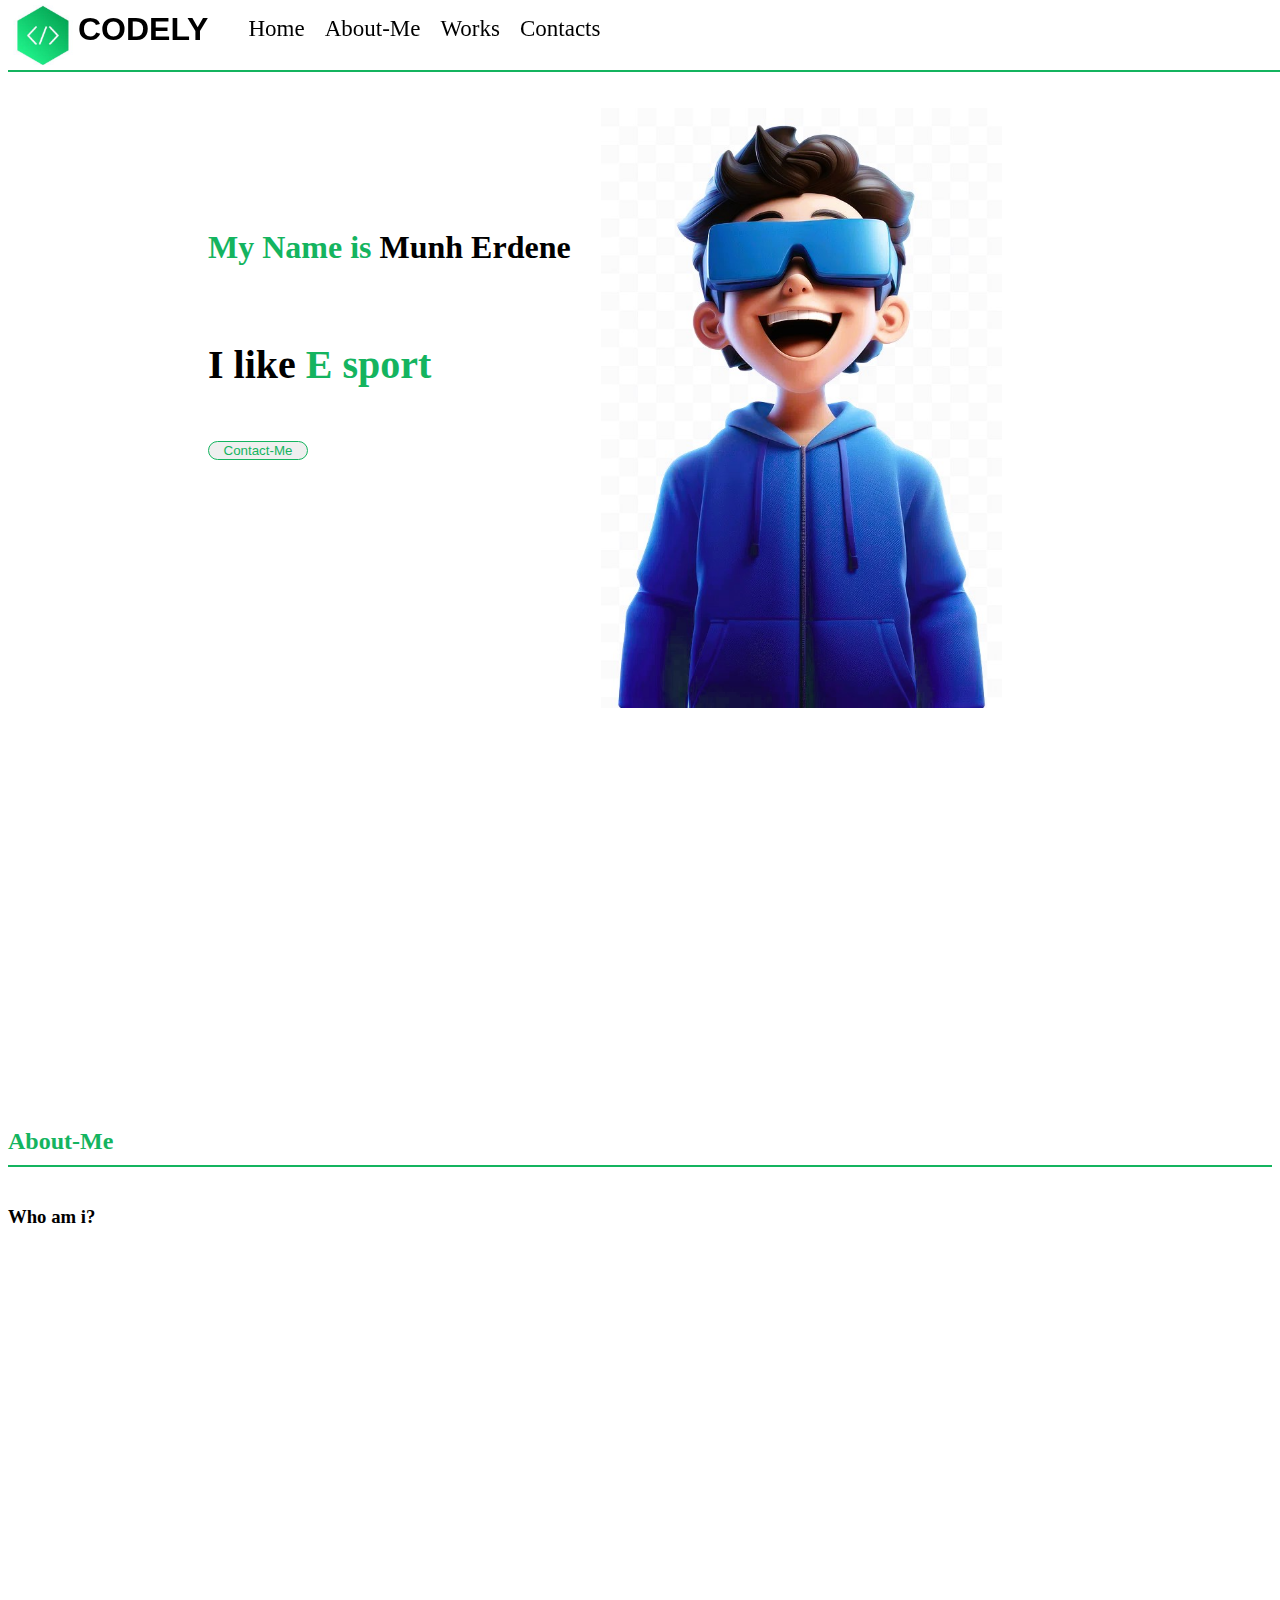
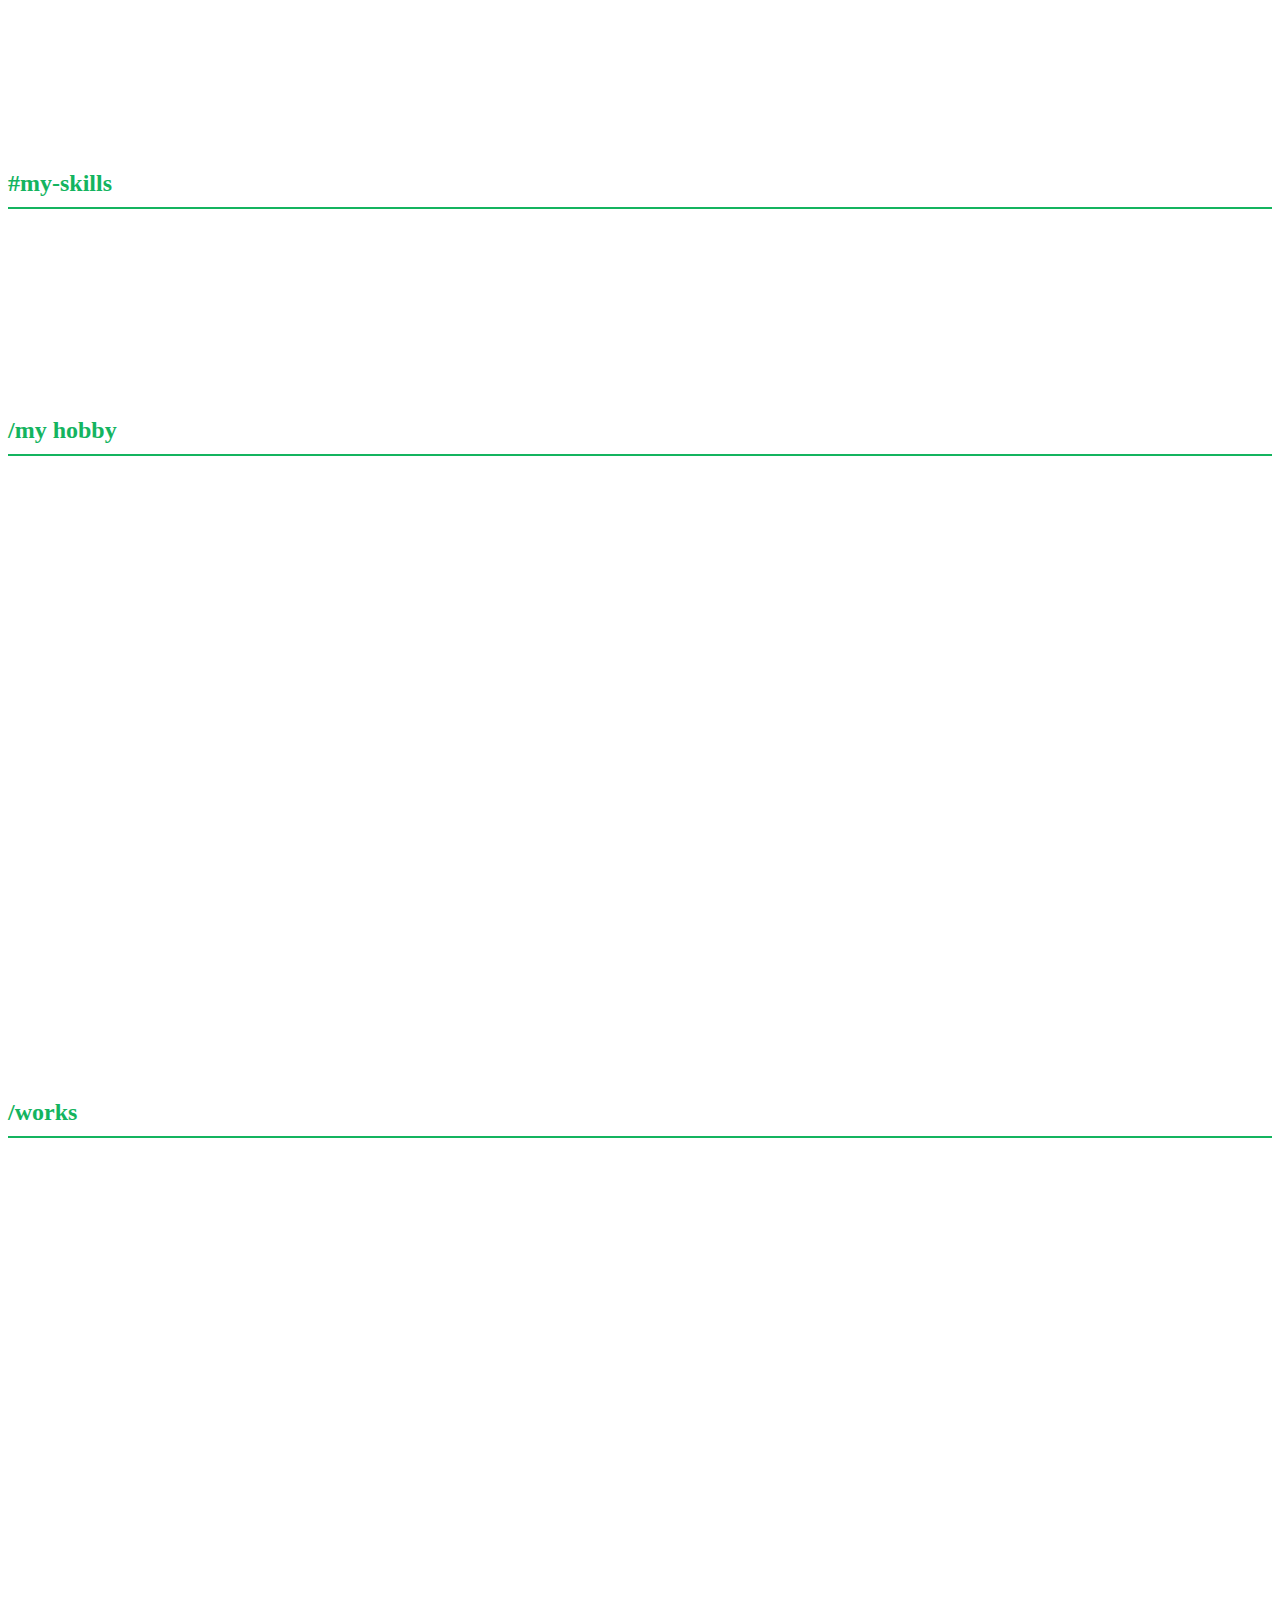
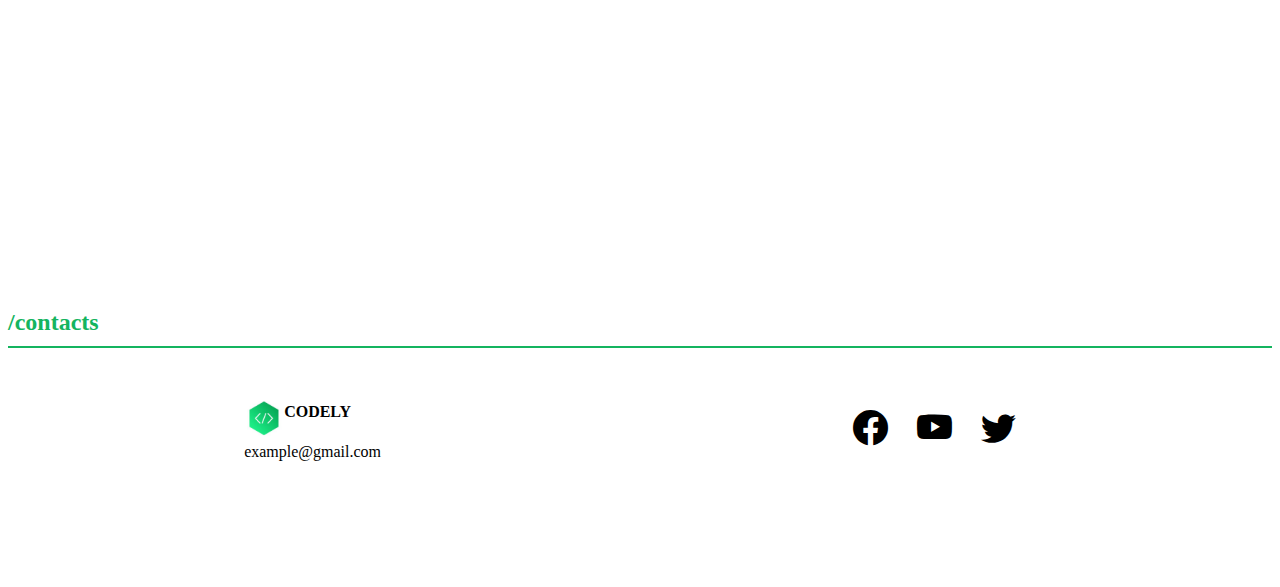
==== commit 2e8aac17: "first commit" ====
--- a/index.html
+++ b/index.html
@@ -6,7 +6,7 @@
     <meta http-equiv="X-UA-Compatible" content="IE=edge">
     <meta name="viewport" content="width=device-width, initial-scale=1.0">
     <title>Landing page</title>
-    <link rel="stylesheet" href="profile.css">
+    <link rel="stylesheet" href="style.css">
     <link href="https://cdn.jsdelivr.net/npm/bootstrap@5.3.0-alpha1/dist/css/bootstrap.min.css" rel="stylesheet"
         integrity="sha384-GLhlTQ8iRABdZLl6O3oVMWSktQOp6b7In1Zl3/Jr59b6EGGoI1aFkw7cmDA6j6gD" crossorigin="anonymous">
     <link rel="stylesheet" href="https://cdnjs.cloudflare.com/ajax/libs/font-awesome/6.2.1/css/all.min.css"
--- a/style.css
+++ b/style.css
@@ -0,0 +1,339 @@
+body {
+    scroll-behavior: smooth;
+}
+
+
+
+
+/* header  */
+
+
+.header {
+    position: fixed;
+    top: 0;
+    width: 100%;
+    background-color: rgba(255, 255, 255, 0.819);
+    border-bottom: 2px solid #14b45f;
+    z-index: 1;
+
+}
+
+.container-child {
+    display: flex;
+    align-items: center;
+
+}
+
+
+
+.col1 .menu ul {
+    display: flex;
+    list-style: none;
+    gap: 20px;
+    align-items: center;
+    font-weight: 400;
+    font-size: 23px;
+    margin-top: 10px;
+}
+
+.col1 .menu ul li a {
+    text-decoration: none;
+    color: black;
+}
+
+.logo {
+    display: flex;
+    align-items: center;
+}
+
+.logo h1 {
+    margin-top: 10px;
+    font-family: Arial, Helvetica, sans-serif;
+    font-weight: 600;
+}
+
+
+
+/*  home  ! */
+
+.home {
+    display: flex;
+    margin-left: 200px;
+    gap: 30px;
+    height: 100%;
+}
+
+.home-child {
+    display: flex;
+    flex-direction: column;
+    margin-top: 100px;
+    justify-content: left;
+    gap: 20px;
+
+}
+
+.home-child h1 {
+    color: #14b45f;
+    font-weight: 700;
+}
+
+.home-child span {
+    color: black;
+}
+
+.home-child h2 {
+    font-weight: 700;
+    color: #000000;
+    font-size: 40px;
+}
+
+.home-child h2 span {
+    color: #14b45f;
+}
+
+
+.home-child button {
+    width: 100px;
+    color: #14b45f;
+    border-radius: 10px;
+    border: 1px solid #14b45f;
+}
+
+
+/* about-me */
+
+
+.home {
+    height: 100vh;
+    padding-top: 100px;
+}
+
+.about {
+    height: 100%;
+    padding-top: 100px;
+
+}
+
+.about-photo img {
+    margin-left: 100px;
+
+}
+
+.about-text {
+    align-items: center;
+}
+
+.about1 {
+    display: flex;
+    align-items: center;
+    gap: 100px;
+}
+
+.about_header h2 {
+    color: #14b45f;
+    border-bottom: 2px solid #14b45f;
+    padding-bottom: 10px;
+}
+
+
+
+.works {
+    height: 90vh;
+    padding-top: 100px;
+
+}
+
+
+
+.skill-header h2 {
+    color: #14b45f;
+    border-bottom: 2px solid #14b45f;
+    padding-bottom: 10px;
+}
+
+
+.skills {
+    border: 1px solid #14b45f;
+    height: 100%;
+    width: 150px;
+    display: flex;
+    flex-direction: column;
+}
+
+.skills h4 {
+    border-bottom: 1px solid #14b45f;
+    display: flex;
+    padding: 10px;
+    justify-content: center;
+}
+
+.skills .language {
+    display: flex;
+    flex-direction: column;
+    padding: 10px 0px 10px 20px;
+}
+
+.zda {
+    display: flex;
+    justify-content: space-around;
+    margin-top: 30px;
+}
+
+.hobby {
+    display: flex;
+    align-items: center;
+    justify-content: center;
+    gap: 50px;
+}
+
+.hobby-text {
+    width: 50%;
+}
+
+
+/* works */
+
+
+.works-header h2 {
+    color: #14b45f;
+    border-bottom: 2px solid #14b45f;
+    padding-bottom: 10px;
+}
+
+.youtube {
+    border: 1px solid black;
+    height: 100%;
+    width: 30%;
+}
+
+.facebook {
+    border: 1px solid black;
+    height: 100%;
+    width: 30%;
+}
+
+
+
+.youtube {
+    display: flex;
+    flex-direction: column;
+    align-items: center;
+    padding-top: 40px;
+    margin-top: 100px;
+}
+
+.youtube-text {
+    display: flex;
+    flex-direction: column;
+    gap: 25px;
+    width: 80%;
+    margin-top: 30px;
+    margin-bottom: 60px;
+}
+
+.youtube-text span {
+    border-bottom: 1px solid #14b45f;
+}
+
+.youtube-text button {
+    width: 60px;
+}
+
+.facebook {
+    display: flex;
+    flex-direction: column;
+    align-items: center;
+    padding-top: 40px;
+    margin-top: 100px;
+}
+
+.facebook-text {
+    display: flex;
+    flex-direction: column;
+    gap: 25px;
+    width: 80%;
+    margin-top: 30px;
+    margin-bottom: 60px;
+}
+
+.facebook-text span {
+    border-bottom: 1px solid #14b45f;
+}
+
+.facebook-text button {
+    width: 60px;
+}
+
+
+.youtube i:hover {
+    color: red;
+    cursor: pointer;
+    transition: 0.3s;
+    font-size: 45px;
+
+}
+
+.facebook i:hover {
+    color: rgb(59, 73, 224);
+    cursor: pointer;
+    transition: 0.3s;
+    font-size: 45px;
+
+}
+
+/* contacts */
+
+.contact {
+    height: 30vh;
+}
+
+.contacts-header h2 {
+    color: #14b45f;
+    border-bottom: 2px solid #14b45f;
+    padding-bottom: 10px;
+}
+
+.footer-logo {
+    display: flex;
+  
+}
+.footer-logo h4{
+    margin-top: 5px;
+}
+
+.footer-icon i {
+    font-size: 35px;
+    margin-right: 20px;
+
+}
+
+.contacts-text {
+    display: flex;
+    align-items: center;
+    justify-content: space-around;
+    margin-top: 50px;
+}
+
+.facebook-text a {
+    text-decoration: none;
+    color: #000000;
+}
+
+.footer-icon i:nth-child(1):hover {
+    color: rgb(56,76,254);
+    cursor: pointer;
+    
+
+}
+
+.footer-icon i:nth-child(2):hover {
+    color: rgb(250, 24, 24);
+    cursor: pointer;
+
+}
+
+.footer-icon i:nth-child(3):hover {
+    color: rgb(0,132,255);
+    cursor: pointer;
+
+}